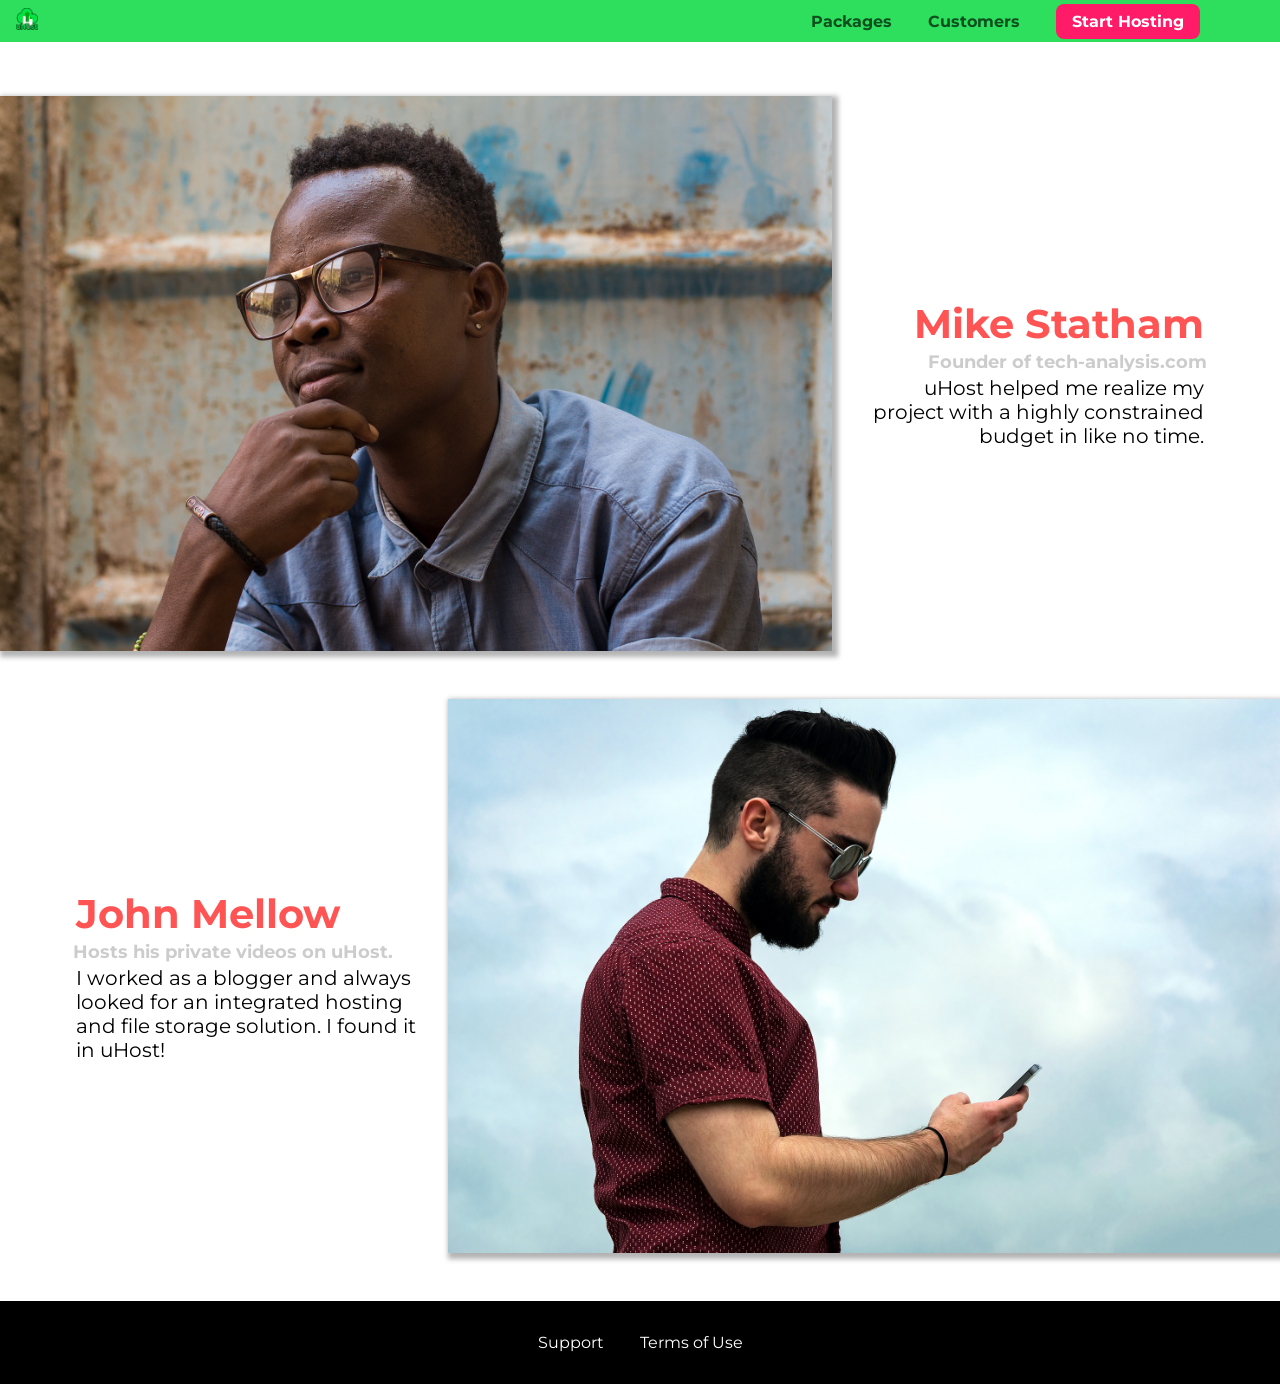
==== customers/index.html @ 34ac2711 "add customers page" ====
<!DOCTYPE html>
<html lang="en">
  <head>
    <meta charset="UTF-8" />
    <meta name="viewport" content="width=device-width, initial-scale=1.0" />
    <meta http-equiv="X-UA-Compatible" content="ie=edge" />
    <title>uHost Customers</title>
    <link rel="shortcut icon" href="../favicon.png" />
    <link
      href="https://fonts.googleapis.com/css?family=Anton|Montserrat:400,700"
      rel="stylesheet"
    />
    <link rel="stylesheet" href="../shared.css" />
    <link rel="stylesheet" href="customers.css" />
  </head>

  <body>
    <header class="main-header">
      <div>
        <a href="../index.html" class="main-header__brand">
          <img
            src="../images/uhost-icon.png"
            alt="uHost - Your favorite hosting company"
          />
        </a>
      </div>
      <nav class="main-nav">
        <ul class="main-nav__items">
          <li class="main-nav__item">
            <a href="../packages/index.html">Packages</a>
          </li>
          <li class="main-nav__item">
            <a href="index.html">Customers</a>
          </li>
          <li class="main-nav__item main-nav__item--cta">
            <a href="start-hosting/index.html">Start Hosting</a>
          </li>
        </ul>
      </nav>
    </header>
    <main>
      <div>
        <div class="testimonial" id="customer-1">
          <div class="testimonial__image-container">
            <img
              src="../images/customer-1.jpg"
              alt="Mike Statham - Customer"
              class="testimonial__image"
            />
          </div>
          <div class="testimonial__info">
            <h1 class="testimonial__name">Mike Statham</h1>
            <h2 class="testimonial__subtitle">
              Founder of
              <a href="tech-analysis.com">tech-analysis.com</a>
            </h2>
            <p class="testimonial__text">
              uHost helped me realize my project with a highly constrained
              budget in like no time.
            </p>
          </div>
        </div>
        <div class="testimonial" id="customer-2">
          <div class="testimonial__info">
            <h1 class="testimonial__name">John Mellow</h1>
            <h2 class="testimonial__subtitle">
              Hosts his private videos on uHost.
            </h2>
            <p class="testimonial__text">
              I worked as a blogger and always looked for an integrated hosting
              and file storage solution. I found it in uHost!
            </p>
          </div>
          <div class="testimonial__image-container">
            <img
              src="../images/customer-2.jpg"
              alt="John Mellow - Customer"
              class="testimonial__image"
            />
          </div>
        </div>
      </div>
    </main>
    <footer class="main-footer">
      <nav>
        <ul class="main-footer__links">
          <li class="main-footer__link">
            <a href="#">Support</a>
          </li>
          <li class="main-footer__link">
            <a href="#">Terms of Use</a>
          </li>
        </ul>
      </nav>
    </footer>
  </body>
</html>
---- shared.css ----
:root {
  --hot-red: #ff1b68;
  --light-green: #d5ffdc;
  --medium-green: #2ddf5c;
  --dark-green: #19b84c;
  --darker-green: #0e4f1f;
}

* {
  box-sizing: border-box;
}

body {
  font-family: "Montserrat", sans-serif;
  margin: 0;
}

.main-header {
  width: 100%;
  position: fixed;
  top: 0;
  left: 0;
  background: var(--medium-green);
  padding: 8px 16px;
  z-index: 1;
}

.main-header > div {
  display: inline-block;
  vertical-align: middle;
}

.main-header__brand {
  color: var(--darker-green);
  text-decoration: none;
  font-weight: bold;
  font-size: 22px;
  height: 22px;
  display: inline-block;
}

.main-header__brand img {
  height: 100%;
}

.main-nav {
  display: inline-block;
  text-align: right;
  width: calc(100% - 74px);
  vertical-align: middle;
}

.main-nav__items {
  margin: 0;
  padding: 0;
  list-style: none;
}

.main-nav__item {
  display: inline-block;
  margin: 0 16px;
}

.main-nav__item a {
  text-decoration: none;
  color: var(--darker-green);
  font-weight: bold;
  padding: 3px 0;
}

.main-nav__item a:hover,
.main-nav__item a:active {
  color: white;
  border-bottom: 5px solid white;
}

.main-nav__item--cta a {
  color: white;
  background: var(--hot-red);
  padding: 8px 16px;
  border-radius: 8px;
}

.main-nav__item--cta a:hover,
.main-nav__item--cta a:active {
  color: var(--hot-red);
  background: white;
  border: none;
}

.main-footer {
  background: black;
  padding: 32px;
  margin-top: 48px;
}

.main-footer__links {
  list-style: none;
  margin: 0;
  padding: 0;
  text-align: center;
}

.main-footer__link {
  display: inline-block;
  margin: 0 16px;
}

.main-footer__link a {
  color: white;
  text-decoration: none;
}

.main-footer__link a:hover,
.main-footer__link a:active {
  color: #ccc;
}

.button {
  background: var(--darker-green);
  color: white;
  font: inherit;
  border: 1.5px solid var(--darker-green);
  padding: 8px;
  border-radius: 8px;
  font-weight: bold;
  cursor: pointer;
}

.button:hover,
.button:active {
  background: white;
  color: var(--darker-green);
}

.button:focus {
  outline: none;
}
---- customers/customers.css ----
.testimonial {
  font-size: 20px;
  margin: 48px 0;
}

.testimonial__list {
  width: 80%;
  margin: auto;
}

.testimonial:first-of-type {
  margin-top: 96px;
}

.testimonial__image-container {
  width: 65%;
  display: inline-block;
  vertical-align: middle;
  box-shadow: 3px 3px 5px 3px rgba(0, 0, 0, 0.3);
}

.testimonial__image {
  width: 100%;
  vertical-align: top;
}

.testimonial__info {
  text-align: right;
  padding: 14px;
  display: inline-block;
  vertical-align: middle;
  width: 30%;
}

#customer-2.testimonial {
  text-align: right;
}

#customer-2 .testimonial__info {
  text-align: left;
}

.testimonial__name {
  margin: 3px;
  color: #ff5454;
}

.testimonial__subtitle {
  margin: 0;
  font-size: 18px;
  color: #ccc;
}

.testimonial__subtitle a {
  color: inherit;
  text-decoration: none;
}

.testimonial__subtitle a:hover,
.testimonial__subtitle a:active {
  color: #7a7a7a;
}

.testimonial__text {
  margin: 3px;
}
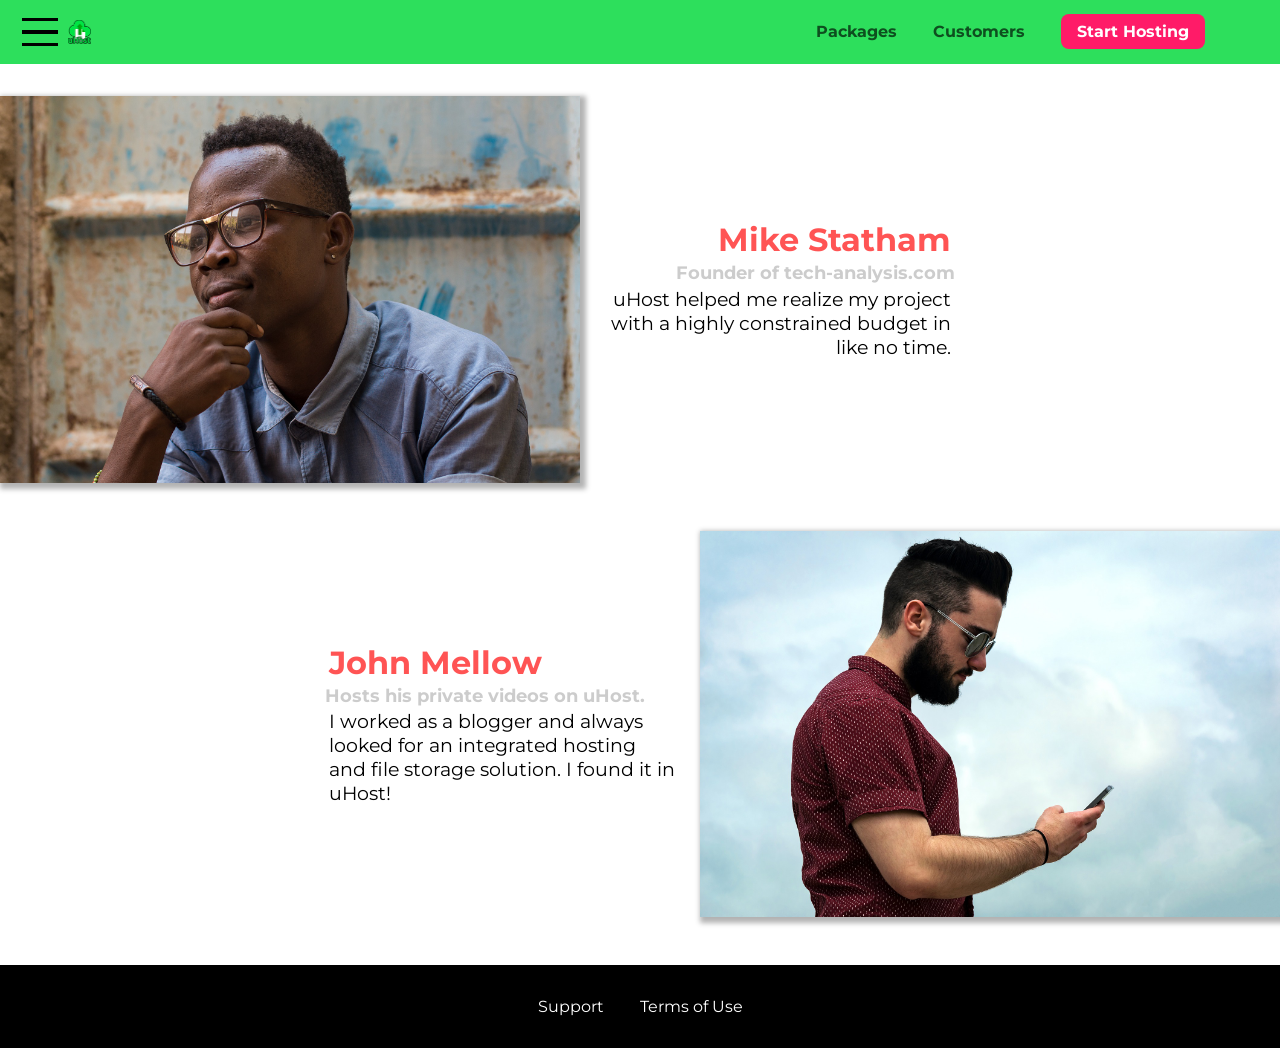
==== commit ef2e2516: "add modal and logic" ====
--- a/customers/index.html
+++ b/customers/index.html
@@ -15,8 +15,14 @@
   </head>
 
   <body>
+    <div class="backdrop"></div>
     <header class="main-header">
       <div>
+        <button class="toggle-button">
+          <span class="toggle-button__bar"></span>
+          <span class="toggle-button__bar"></span>
+          <span class="toggle-button__bar"></span>
+        </button>
         <a href="../index.html" class="main-header__brand">
           <img
             src="../images/uhost-icon.png"
@@ -38,6 +44,19 @@
         </ul>
       </nav>
     </header>
+    <nav class="mobile-nav">
+      <ul class="mobile-nav__items">
+        <li class="mobile-nav__item">
+          <a href="../packages/index.html">Packages</a>
+        </li>
+        <li class="mobile-nav__item">
+          <a href="index.html">Customers</a>
+        </li>
+        <li class="mobile-nav__item mobile-nav__item--cta">
+          <a href="../start-hosting/index.html">Start Hosting</a>
+        </li>
+      </ul>
+    </nav>
     <main>
       <div>
         <div class="testimonial" id="customer-1">
@@ -93,5 +112,6 @@
         </ul>
       </nav>
     </footer>
+    <script src="../shared.js"></script>
   </body>
 </html>
--- a/shared.css
+++ b/shared.css
@@ -15,28 +15,62 @@
   margin: 0;
 }
 
+.backdrop {
+  position: fixed;
+  display: none;
+  top: 0;
+  left: 0;
+  z-index: 100;
+  width: 100vw;
+  height: 100vh;
+  background: rgba(0, 0, 0, 0.5);
+}
+
 .main-header {
   width: 100%;
   position: fixed;
   top: 0;
   left: 0;
   background: var(--medium-green);
-  padding: 8px 16px;
+  padding: 0.5rem 1rem;
   z-index: 1;
 }
 
 .main-header > div {
   display: inline-block;
   vertical-align: middle;
+}
+
+.toggle-button {
+  width: 3rem;
+  background: transparent;
+  border: none;
+  cursor: pointer;
+  padding-top: 0;
+  padding-bottom: 0;
+  vertical-align: middle;
+}
+
+.toggle-button:focus {
+  outline: none;
+}
+
+.toggle-button__bar {
+  width: 100%;
+  height: 0.2rem;
+  background: black;
+  display: block;
+  margin: 0.6rem 0;
 }
 
 .main-header__brand {
   color: var(--darker-green);
   text-decoration: none;
   font-weight: bold;
-  font-size: 22px;
-  height: 22px;
-  display: inline-block;
+  font-size: 1.375rem;
+  height: 1.5rem;
+  display: inline-block;
+  vertical-align: middle;
 }
 
 .main-header__brand img {
@@ -46,7 +80,7 @@
 .main-nav {
   display: inline-block;
   text-align: right;
-  width: calc(100% - 74px);
+  width: calc(100% - 122px);
   vertical-align: middle;
 }
 
@@ -58,10 +92,11 @@
 
 .main-nav__item {
   display: inline-block;
-  margin: 0 16px;
-}
-
-.main-nav__item a {
+  margin: 0 1rem;
+}
+
+.main-nav__item a,
+.mobile-nav__item a {
   text-decoration: none;
   color: var(--darker-green);
   font-weight: bold;
@@ -74,15 +109,18 @@
   border-bottom: 5px solid white;
 }
 
-.main-nav__item--cta a {
+.main-nav__item--cta a,
+.mobile-nav__item--cta a {
   color: white;
   background: var(--hot-red);
-  padding: 8px 16px;
+  padding: 0.5rem 1rem;
   border-radius: 8px;
 }
 
 .main-nav__item--cta a:hover,
-.main-nav__item--cta a:active {
+.main-nav__item--cta a:active,
+.mobile-nav__item--cta a:hover,
+.mobile-nav__item--cta a:active {
   color: var(--hot-red);
   background: white;
   border: none;
@@ -90,8 +128,8 @@
 
 .main-footer {
   background: black;
-  padding: 32px;
-  margin-top: 48px;
+  padding: 2rem;
+  margin-top: 3rem;
 }
 
 .main-footer__links {
@@ -103,7 +141,7 @@
 
 .main-footer__link {
   display: inline-block;
-  margin: 0 16px;
+  margin: 0 1rem;
 }
 
 .main-footer__link a {
@@ -116,12 +154,40 @@
   color: #ccc;
 }
 
+.mobile-nav {
+  display: none;
+  position: fixed;
+  z-index: 101;
+  top: 0;
+  left: 0;
+  background: white;
+  width: 80%;
+  height: 100vh;
+}
+
+.mobile-nav__items {
+  width: 90%;
+  height: 100%;
+  list-style: none;
+  margin: 10% auto;
+  padding: 0;
+  text-align: center;
+}
+
+.mobile-nav__item {
+  margin: 1rem 0;
+}
+
+.mobile-nav__item a {
+  font-size: 1.5rem;
+}
+
 .button {
   background: var(--darker-green);
   color: white;
   font: inherit;
   border: 1.5px solid var(--darker-green);
-  padding: 8px;
+  padding: 0.5rem;
   border-radius: 8px;
   font-weight: bold;
   cursor: pointer;
@@ -136,3 +202,7 @@
 .button:focus {
   outline: none;
 }
+
+.open {
+  display: block !important;
+}
--- a/customers/customers.css
+++ b/customers/customers.css
@@ -1,6 +1,6 @@
 .testimonial {
-  font-size: 20px;
-  margin: 48px 0;
+  font-size: 1.2rem;
+  margin: 3rem 0;
 }
 
 .testimonial__list {
@@ -9,11 +9,12 @@
 }
 
 .testimonial:first-of-type {
-  margin-top: 96px;
+  margin-top: 6rem;
 }
 
 .testimonial__image-container {
   width: 65%;
+  max-width: 580px;
   display: inline-block;
   vertical-align: middle;
   box-shadow: 3px 3px 5px 3px rgba(0, 0, 0, 0.3);
@@ -26,7 +27,7 @@
 
 .testimonial__info {
   text-align: right;
-  padding: 14px;
+  padding: 0.9rem;
   display: inline-block;
   vertical-align: middle;
   width: 30%;
@@ -41,13 +42,14 @@
 }
 
 .testimonial__name {
-  margin: 3px;
+  margin: 0.2rem;
   color: #ff5454;
+  font-size: 2rem;
 }
 
 .testimonial__subtitle {
   margin: 0;
-  font-size: 18px;
+  font-size: 1.1rem;
   color: #ccc;
 }
 
@@ -62,5 +64,5 @@
 }
 
 .testimonial__text {
-  margin: 3px;
+  margin: 0.2rem;
 }
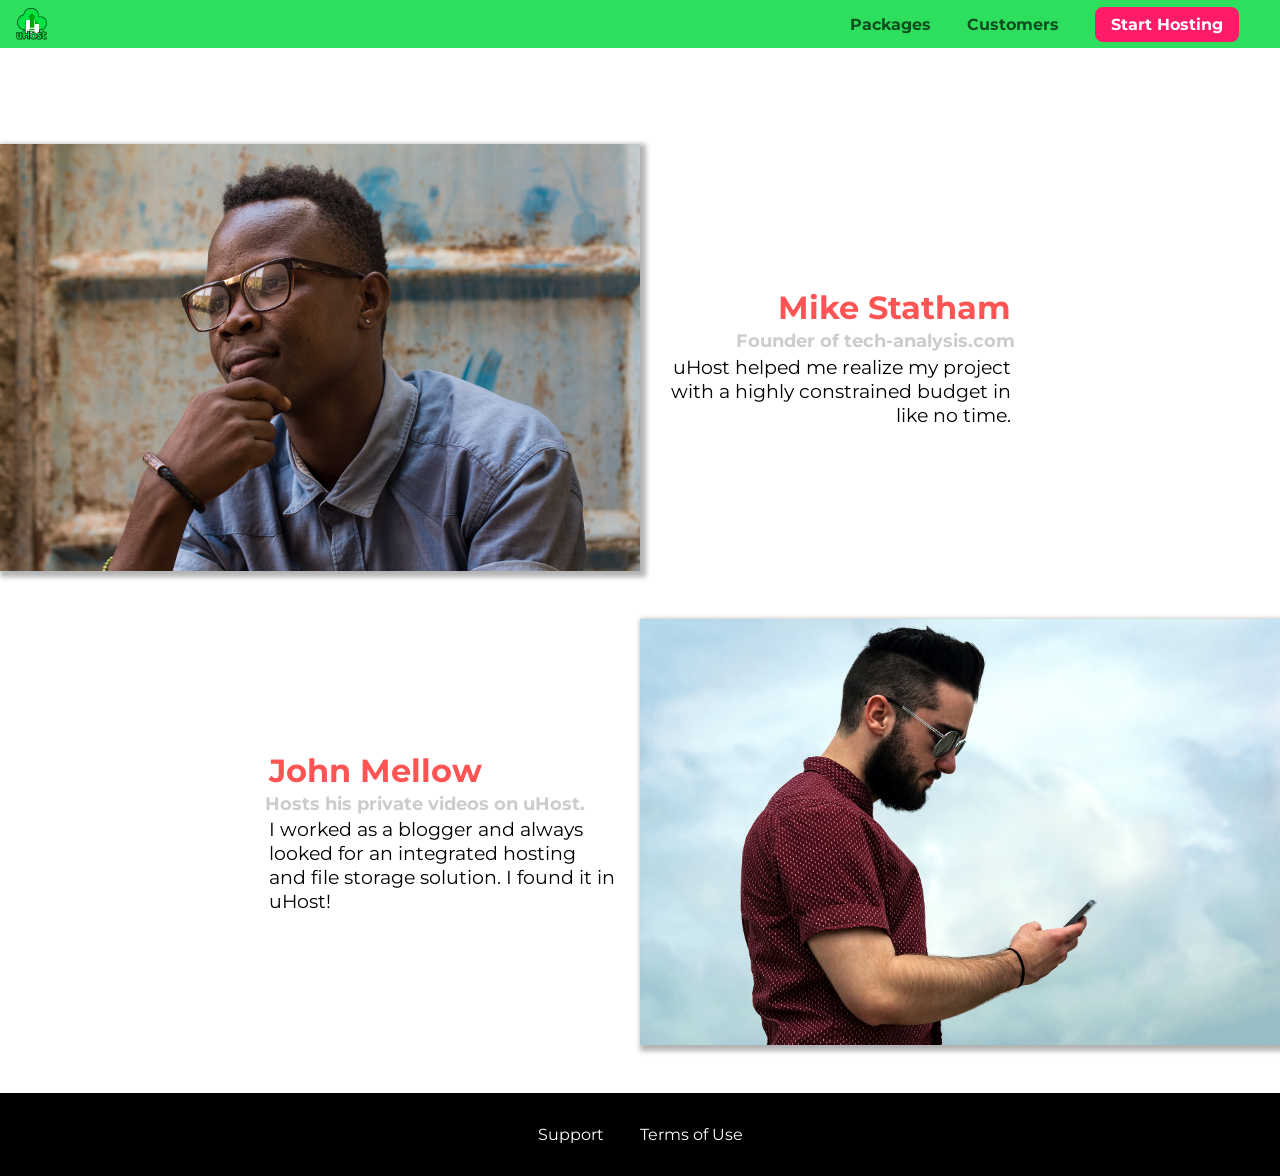
==== commit 3717093d: "add responsiveness to customer & packages pages" ====
--- a/customers/index.html
+++ b/customers/index.html
@@ -2,8 +2,8 @@
 <html lang="en">
   <head>
     <meta charset="UTF-8" />
+    <meta http-equiv="X-UA-Compatible" content="ie=edge" />
     <meta name="viewport" content="width=device-width, initial-scale=1.0" />
-    <meta http-equiv="X-UA-Compatible" content="ie=edge" />
     <title>uHost Customers</title>
     <link rel="shortcut icon" href="../favicon.png" />
     <link
--- a/shared.css
+++ b/shared.css
@@ -13,6 +13,11 @@
 body {
   font-family: "Montserrat", sans-serif;
   margin: 0;
+}
+
+main {
+  min-height: calc(100vh - 3.5rem - 8rem);
+  margin-top: 3.5rem;
 }
 
 .backdrop {
@@ -67,8 +72,7 @@
   color: var(--darker-green);
   text-decoration: none;
   font-weight: bold;
-  font-size: 1.375rem;
-  height: 1.5rem;
+  height: 2.5rem;
   display: inline-block;
   vertical-align: middle;
 }
@@ -78,21 +82,7 @@
 }
 
 .main-nav {
-  display: inline-block;
-  text-align: right;
-  width: calc(100% - 122px);
-  vertical-align: middle;
-}
-
-.main-nav__items {
-  margin: 0;
-  padding: 0;
-  list-style: none;
-}
-
-.main-nav__item {
-  display: inline-block;
-  margin: 0 1rem;
+  display: none;
 }
 
 .main-nav__item a,
@@ -101,12 +91,6 @@
   color: var(--darker-green);
   font-weight: bold;
   padding: 3px 0;
-}
-
-.main-nav__item a:hover,
-.main-nav__item a:active {
-  color: white;
-  border-bottom: 5px solid white;
 }
 
 .main-nav__item--cta a,
@@ -126,6 +110,40 @@
   border: none;
 }
 
+@media (min-width: 40rem) {
+  .main-header__brand {
+    height: 2rem;
+  }
+
+  .toggle-button {
+    display: none;
+  }
+
+  .main-nav {
+    display: inline-block;
+    text-align: right;
+    width: calc(100% - 44px);
+    vertical-align: middle;
+  }
+
+  .main-nav__items {
+    margin: 0;
+    padding: 0;
+    list-style: none;
+  }
+
+  .main-nav__item {
+    display: inline-block;
+    margin: 0 1rem;
+  }
+
+  .main-nav__item a:hover,
+  .main-nav__item a:active {
+    color: white;
+    border-bottom: 5px solid white;
+  }
+}
+
 .main-footer {
   background: black;
   padding: 2rem;
@@ -140,8 +158,7 @@
 }
 
 .main-footer__link {
-  display: inline-block;
-  margin: 0 1rem;
+  margin: 1rem 0;
 }
 
 .main-footer__link a {
@@ -152,6 +169,13 @@
 .main-footer__link a:hover,
 .main-footer__link a:active {
   color: #ccc;
+}
+
+@media (min-width: 40rem) {
+  .main-footer__link {
+    display: inline-block;
+    margin: 0 1rem;
+  }
 }
 
 .mobile-nav {
--- a/customers/customers.css
+++ b/customers/customers.css
@@ -1,22 +1,19 @@
+main {
+  padding-top: 2.5rem;
+}
+
 .testimonial {
   font-size: 1.2rem;
-  margin: 3rem 0;
 }
 
-.testimonial__list {
+/* .testimonial__list {
   width: 80%;
   margin: auto;
-}
-
-.testimonial:first-of-type {
-  margin-top: 6rem;
-}
+} */
 
 .testimonial__image-container {
-  width: 65%;
-  max-width: 580px;
-  display: inline-block;
-  vertical-align: middle;
+  width: 100%;
+  max-width: 40rem;
   box-shadow: 3px 3px 5px 3px rgba(0, 0, 0, 0.3);
 }
 
@@ -28,9 +25,6 @@
 .testimonial__info {
   text-align: right;
   padding: 0.9rem;
-  display: inline-block;
-  vertical-align: middle;
-  width: 30%;
 }
 
 #customer-2.testimonial {
@@ -66,3 +60,22 @@
 .testimonial__text {
   margin: 0.2rem;
 }
+
+@media (min-width: 40rem) {
+  .testimonial {
+    margin: 3rem auto;
+    max-width: 1500px;
+  }
+
+  .testimonial__image-container {
+    display: inline-block;
+    vertical-align: middle;
+    width: 66%;
+  }
+
+  .testimonial__info {
+    display: inline-block;
+    vertical-align: middle;
+    width: 30%;
+  }
+}
